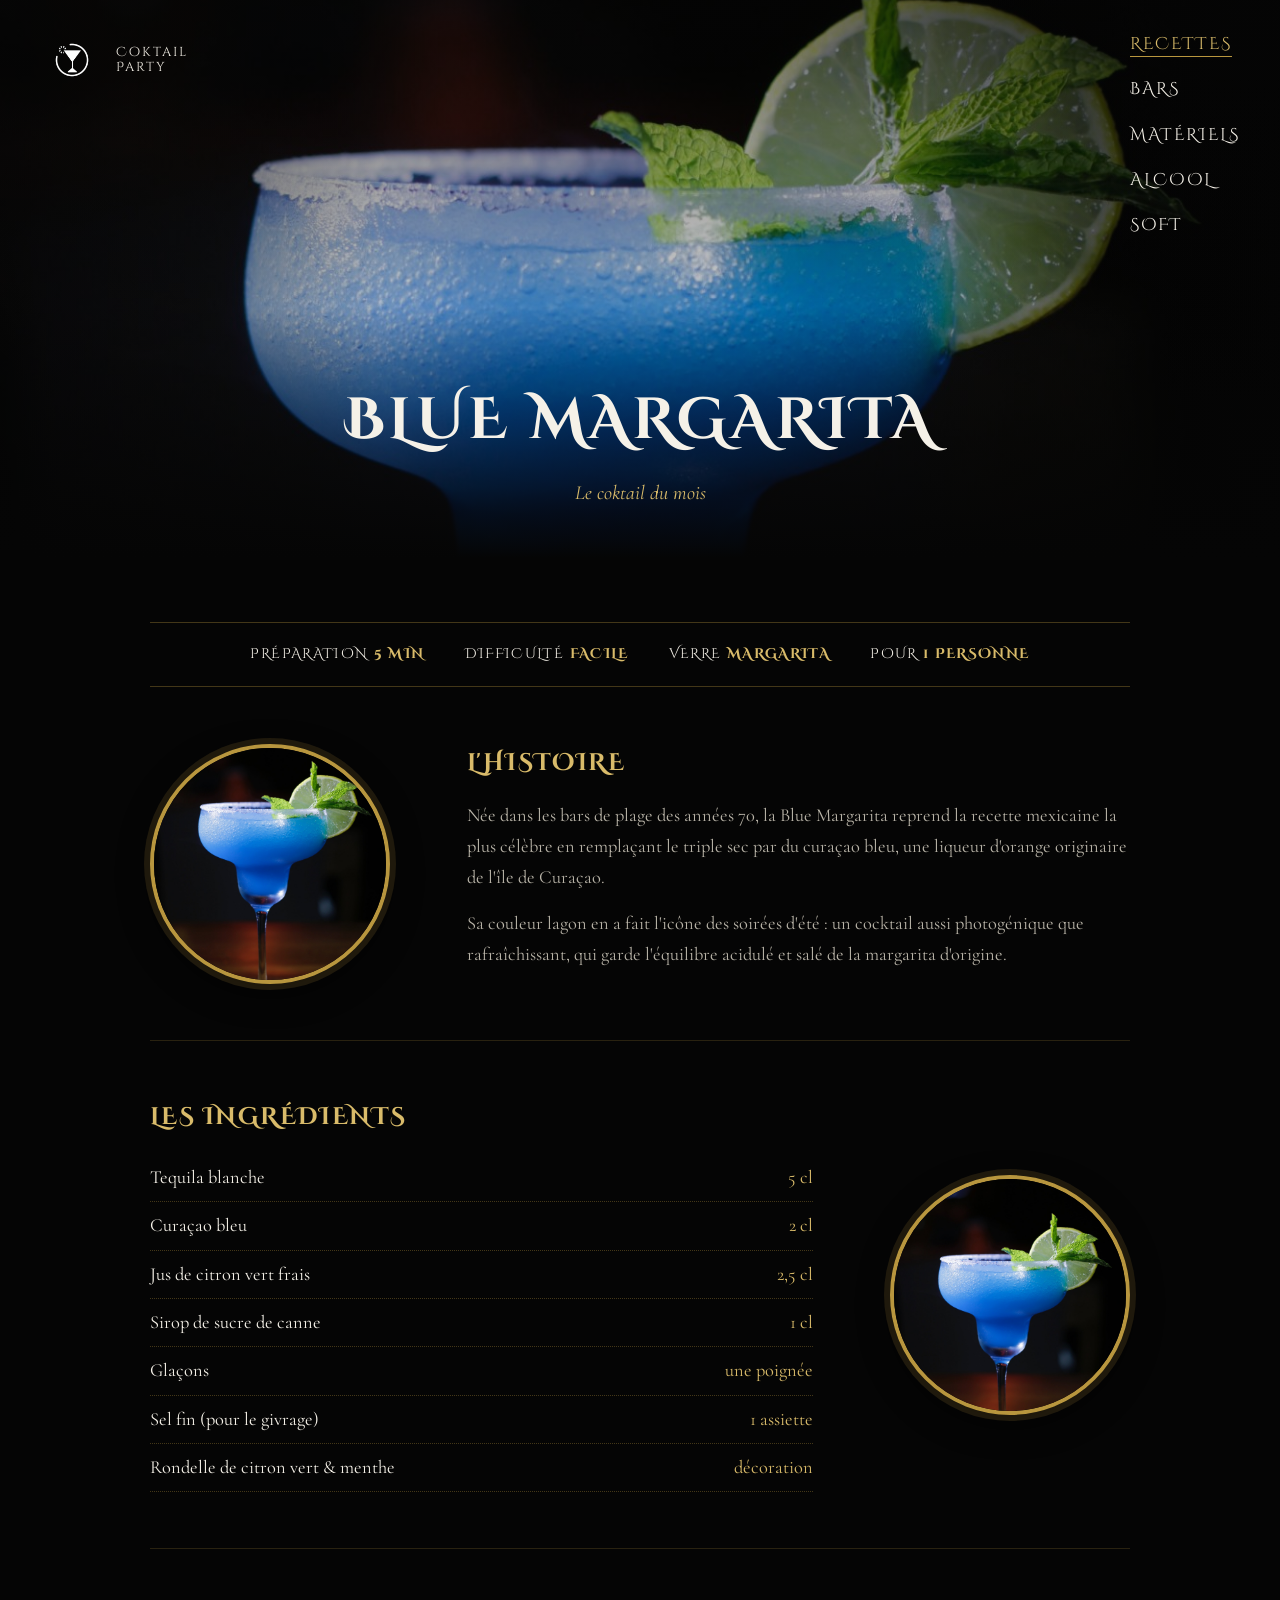
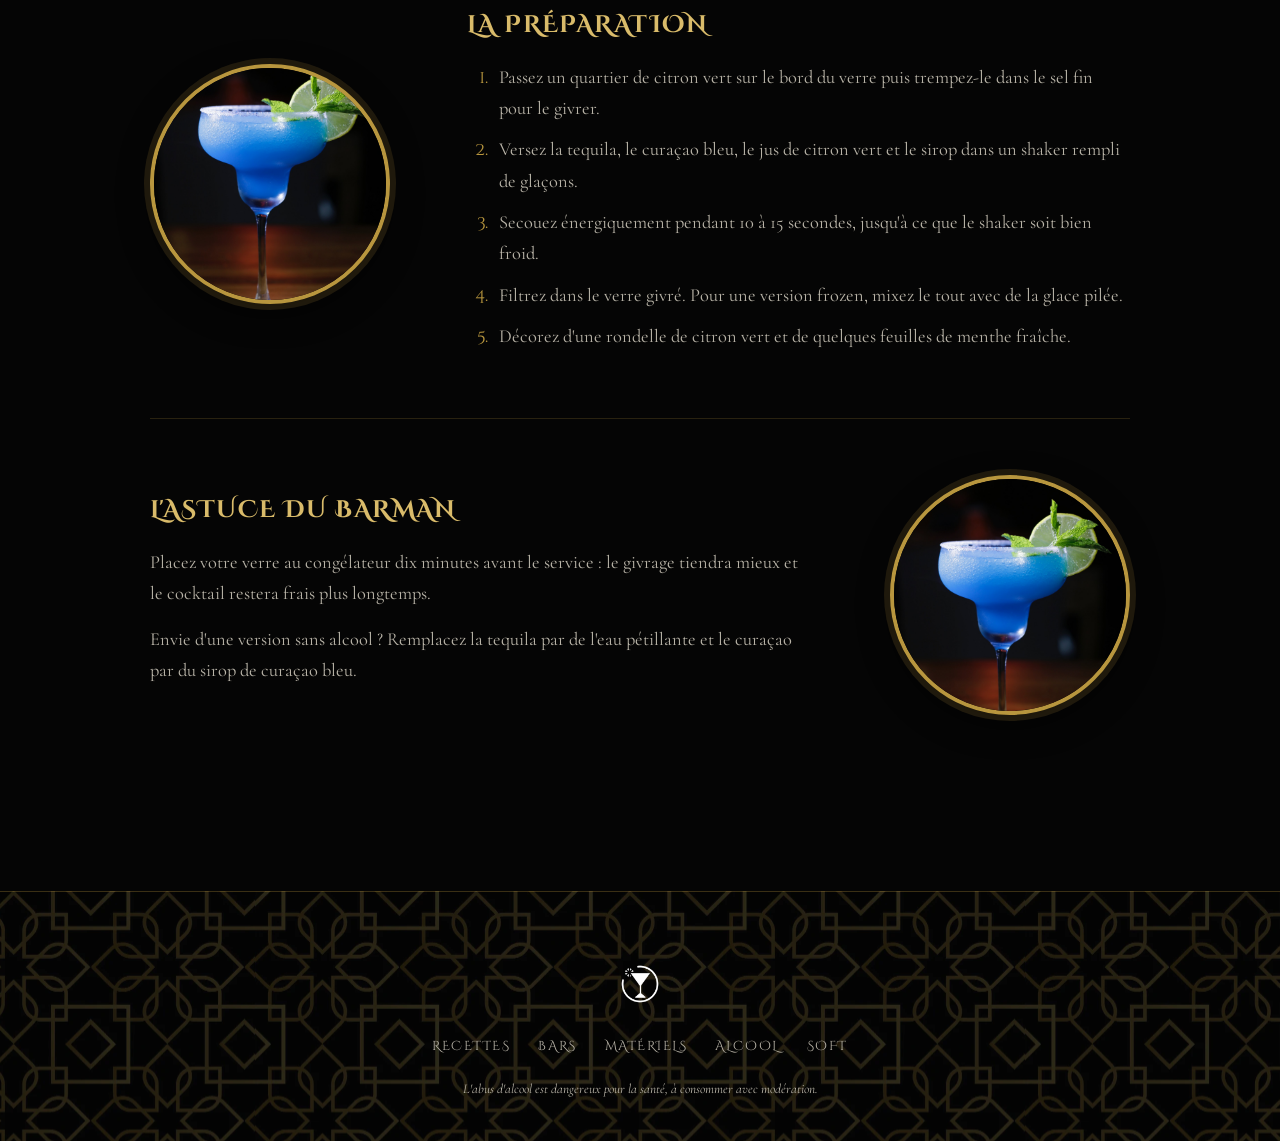
==== recette.html @ d9c4f45a "Site Coktail Party : page d'accueil et page recette Co-Authored-By: Claude Opus 5.5 <noreply@anthrop" ====
<!DOCTYPE html>
<html lang="fr">
<head>
  <meta charset="UTF-8">
  <meta name="viewport" content="width=device-width, initial-scale=1.0">
  <title>Blue Margarita — Coktail Party</title>
  <meta name="description" content="La recette de la Blue Margarita : ingrédients, préparation et astuces.">
  <link rel="icon" type="image/png" href="images/logo.png">
  <link rel="preconnect" href="https://fonts.googleapis.com">
  <link rel="preconnect" href="https://fonts.gstatic.com" crossorigin>
  <link href="https://fonts.googleapis.com/css2?family=Cinzel+Decorative:wght@400;700&family=Cormorant+Garamond:ital,wght@0,400;0,600;1,400&display=swap" rel="stylesheet">
  <link rel="stylesheet" href="css/style.css">
</head>
<body>

  <header class="entete">
    <div class="conteneur">
      <a class="entete__logo" href="index.html">
        <img src="images/logo-contour.png" alt="">
        <span>Coktail<br>Party</span>
      </a>
      <nav class="nav" aria-label="Navigation principale">
        <button class="nav__bouton" type="button" aria-expanded="false" aria-controls="menu" aria-label="Ouvrir le menu">
          <svg class="icone-menu" viewBox="0 0 24 24" fill="none" stroke="currentColor" stroke-width="2" stroke-linecap="round"><path d="M4 7h16M4 12h16M4 17h16"/></svg>
          <svg class="icone-fermer" viewBox="0 0 24 24" fill="none" stroke="currentColor" stroke-width="2" stroke-linecap="round"><path d="M6 6l12 12M18 6L6 18"/></svg>
        </button>
        <ul class="nav__liste" id="menu">
          <li><a href="recette.html" aria-current="page">Recettes</a></li>
          <li><a href="index.html#bars">Bars</a></li>
          <li><a href="index.html#materiels">Matériels</a></li>
          <li><a href="index.html#alcool">Alcool</a></li>
          <li><a href="index.html#soft">Soft</a></li>
        </ul>
      </nav>
    </div>
  </header>

  <main>
    <section class="bandeau">
      <img src="images/blue-margarita.jpg" alt="Blue Margarita servie sur un comptoir en bois">
      <div class="bandeau__titre">
        <h1>Blue Margarita</h1>
        <p>Le coktail du mois</p>
      </div>
    </section>

    <section class="recette">
      <div class="conteneur">
        <div class="fiche">
          <span>Préparation <strong>5 min</strong></span>
          <span>Difficulté <strong>Facile</strong></span>
          <span>Verre <strong>Margarita</strong></span>
          <span>Pour <strong>1 personne</strong></span>
        </div>

        <div class="bloc apparition">
          <div class="medaillon"><img src="images/blue-margarita.jpg" alt="" loading="lazy" style="object-position: 50% 40%"></div>
          <div>
            <h2>L'histoire</h2>
            <p>Née dans les bars de plage des années 70, la Blue Margarita reprend la recette mexicaine la plus célèbre en remplaçant le triple sec par du curaçao bleu, une liqueur d'orange originaire de l'île de Curaçao.</p>
            <p>Sa couleur lagon en a fait l'icône des soirées d'été : un cocktail aussi photogénique que rafraîchissant, qui garde l'équilibre acidulé et salé de la margarita d'origine.</p>
          </div>
        </div>

        <div class="bloc bloc--inverse apparition">
          <div class="medaillon"><img src="images/blue-margarita.jpg" alt="" loading="lazy" style="object-position: 80% 22%"></div>
          <div>
            <h2>Les ingrédients</h2>
            <ul class="ingredients">
              <li><span>Tequila blanche</span><span>5 cl</span></li>
              <li><span>Curaçao bleu</span><span>2 cl</span></li>
              <li><span>Jus de citron vert frais</span><span>2,5 cl</span></li>
              <li><span>Sirop de sucre de canne</span><span>1 cl</span></li>
              <li><span>Glaçons</span><span>une poignée</span></li>
              <li><span>Sel fin (pour le givrage)</span><span>1 assiette</span></li>
              <li><span>Rondelle de citron vert &amp; menthe</span><span>décoration</span></li>
            </ul>
          </div>
        </div>

        <div class="bloc apparition">
          <div class="medaillon"><img src="images/blue-margarita.jpg" alt="" loading="lazy" style="object-position: 30% 55%"></div>
          <div>
            <h2>La préparation</h2>
            <ol class="etapes">
              <li>Passez un quartier de citron vert sur le bord du verre puis trempez-le dans le sel fin pour le givrer.</li>
              <li>Versez la tequila, le curaçao bleu, le jus de citron vert et le sirop dans un shaker rempli de glaçons.</li>
              <li>Secouez énergiquement pendant 10 à 15 secondes, jusqu'à ce que le shaker soit bien froid.</li>
              <li>Filtrez dans le verre givré. Pour une version frozen, mixez le tout avec de la glace pilée.</li>
              <li>Décorez d'une rondelle de citron vert et de quelques feuilles de menthe fraîche.</li>
            </ol>
          </div>
        </div>

        <div class="bloc bloc--inverse apparition">
          <div class="medaillon"><img src="images/blue-margarita.jpg" alt="" loading="lazy" style="object-position: 60% 35%"></div>
          <div>
            <h2>L'astuce du barman</h2>
            <p>Placez votre verre au congélateur dix minutes avant le service : le givrage tiendra mieux et le cocktail restera frais plus longtemps.</p>
            <p>Envie d'une version sans alcool ? Remplacez la tequila par de l'eau pétillante et le curaçao par du sirop de curaçao bleu.</p>
          </div>
        </div>
      </div>
    </section>
  </main>

  <footer class="pied">
    <div class="conteneur">
      <img src="images/logo-contour.png" alt="Coktail Party">
      <ul class="pied__liens">
        <li><a href="recette.html">Recettes</a></li>
        <li><a href="index.html#bars">Bars</a></li>
        <li><a href="index.html#materiels">Matériels</a></li>
        <li><a href="index.html#alcool">Alcool</a></li>
        <li><a href="index.html#soft">Soft</a></li>
      </ul>
      <small>L'abus d'alcool est dangereux pour la santé, à consommer avec modération.</small>
    </div>
  </footer>

  <script src="js/main.js"></script>
</body>
</html>
---- css/style.css ----
/* ==========================================================================
   Coktail Party — feuille de style
   ========================================================================== */

:root {
  --noir: #050505;
  --noir-doux: #0d0c0a;
  --or: #b8963e;
  --or-clair: #d9bb6a;
  --blanc: #f5f1e8;
  --gris: #b9b4a8;
  --titre: "Cinzel Decorative", "Cinzel", Georgia, serif;
  --texte: "Cormorant Garamond", Georgia, serif;
  --largeur: 1200px;
}

*,
*::before,
*::after { box-sizing: border-box; }

html { scroll-behavior: smooth; }

body {
  margin: 0;
  background: var(--noir);
  color: var(--blanc);
  font-family: var(--texte);
  font-size: 1.15rem;
  line-height: 1.7;
  -webkit-font-smoothing: antialiased;
}

img { display: block; max-width: 100%; }

a { color: inherit; text-decoration: none; }

h1, h2, h3 {
  font-family: var(--titre);
  font-weight: 700;
  letter-spacing: .06em;
  margin: 0;
}

.conteneur {
  width: min(var(--largeur), 100% - 32px);
  margin-inline: auto;
}

/* --------------------------------------------------------------------------
   Navigation
   -------------------------------------------------------------------------- */

.entete {
  position: absolute;
  inset: 0 0 auto 0;
  z-index: 10;
  padding: 28px 0;
}

.entete .conteneur {
  display: flex;
  align-items: flex-start;
  justify-content: space-between;
  gap: 24px;
}

.entete__logo { display: flex; align-items: center; gap: 12px; }
.entete__logo img { width: 64px; height: 64px; }
.entete__logo span {
  font-family: var(--titre);
  font-size: .8rem;
  line-height: 1.2;
  letter-spacing: .15em;
}

.nav { display: flex; flex-direction: column; align-items: flex-end; gap: 22px; }

.nav__bouton {
  display: none;
  background: none;
  border: 0;
  color: var(--blanc);
  cursor: pointer;
  padding: 6px;
}
.nav__bouton svg { width: 28px; height: 28px; }
.nav__bouton .icone-fermer { display: none; }

.nav__liste {
  list-style: none;
  margin: 0;
  padding: 0;
  display: flex;
  flex-direction: column;
  gap: 14px;
}

.nav__liste a {
  font-family: var(--titre);
  font-size: 1.05rem;
  letter-spacing: .12em;
  text-transform: uppercase;
  position: relative;
  padding-bottom: 2px;
  transition: color .25s;
}
.nav__liste a::after {
  content: "";
  position: absolute;
  left: 0; bottom: 0;
  width: 100%; height: 1px;
  background: var(--or);
  transform: scaleX(0);
  transform-origin: left;
  transition: transform .3s;
}
.nav__liste a:hover,
.nav__liste a[aria-current="page"] { color: var(--or-clair); }
.nav__liste a:hover::after,
.nav__liste a[aria-current="page"]::after { transform: scaleX(1); }

/* --------------------------------------------------------------------------
   Héros — page d'accueil
   -------------------------------------------------------------------------- */

.heros {
  position: relative;
  min-height: 100vh;
  min-height: 100svh;
  display: flex;
  align-items: center;
  overflow: hidden;
  background: var(--noir);
}

.heros__image {
  position: absolute;
  inset: 0;
  width: 100%;
  height: 100%;
  object-fit: cover;
  object-position: 60% 35%;
}

.heros::after {
  content: "";
  position: absolute;
  inset: 0;
  background:
    linear-gradient(90deg, rgba(5,5,5,.95) 0%, rgba(5,5,5,.55) 40%, rgba(5,5,5,.2) 65%, rgba(5,5,5,.85) 100%),
    linear-gradient(0deg, var(--noir) 0%, transparent 25%);
}

.heros__contenu {
  position: relative;
  z-index: 1;
  display: flex;
  flex-direction: column;
  gap: 32px;
  padding-top: 40px;
}

.heros__logo {
  width: 120px;
  height: 120px;
  background: #000;
}

.heros h1 {
  font-size: clamp(2.6rem, 6vw, 4.8rem);
  line-height: 1.05;
  text-transform: uppercase;
}

.heros__accroche {
  max-width: 34ch;
  color: var(--gris);
  font-size: 1.3rem;
  font-style: italic;
  margin: 0;
}

/* --------------------------------------------------------------------------
   Boutons
   -------------------------------------------------------------------------- */

.bouton {
  display: inline-block;
  align-self: flex-start;
  font-family: var(--titre);
  font-size: .75rem;
  letter-spacing: .15em;
  text-transform: uppercase;
  color: var(--noir);
  background: var(--blanc);
  padding: 8px 18px;
  border: 1px solid var(--blanc);
  transition: background .25s, color .25s, border-color .25s;
}
.bouton:hover { background: var(--or); border-color: var(--or); color: var(--noir); }

.bouton--contour { background: transparent; color: var(--blanc); border-color: var(--or); }
.bouton--contour:hover { background: var(--or); }

/* --------------------------------------------------------------------------
   Titres de section
   -------------------------------------------------------------------------- */

.titre-section {
  text-align: center;
  font-size: clamp(1.4rem, 3vw, 2rem);
  text-transform: uppercase;
  margin-bottom: 56px;
}
.titre-section::after {
  content: "";
  display: block;
  width: 60px;
  height: 1px;
  margin: 18px auto 0;
  background: var(--or);
}

/* --------------------------------------------------------------------------
   À la une
   -------------------------------------------------------------------------- */

.a-la-une {
  padding: 96px 0;
  background: var(--noir) url("../images/motif.webp") center / 770px auto repeat;
  border-block: 1px solid rgba(184,150,62,.25);
}

.cartes {
  display: grid;
  grid-template-columns: repeat(4, 1fr);
  gap: 32px;
}

.carte {
  display: flex;
  flex-direction: column;
  align-items: center;
  text-align: center;
  gap: 14px;
  padding: 28px 18px 32px;
  background: rgba(5,5,5,.72);
  border: 1px solid rgba(184,150,62,.2);
  transition: transform .35s, border-color .35s;
}
.carte:hover { transform: translateY(-6px); border-color: var(--or); }

.carte .bouton { align-self: center; }

.medaillon {
  width: 150px;
  aspect-ratio: 1;
  border-radius: 50%;
  border: 4px solid var(--or);
  overflow: hidden;
  box-shadow: 0 0 0 6px rgba(184,150,62,.15), 0 10px 30px rgba(0,0,0,.6);
  flex-shrink: 0;
}
.medaillon img {
  width: 100%;
  height: 100%;
  object-fit: cover;
  transition: transform .5s;
}
.carte:hover .medaillon img { transform: scale(1.08); }

.carte h3 { font-size: 1.05rem; text-transform: uppercase; }
.carte p { margin: 0; color: var(--gris); font-size: 1.02rem; line-height: 1.5; }

/* --------------------------------------------------------------------------
   Le coktail du mois
   -------------------------------------------------------------------------- */

.du-mois {
  display: grid;
  grid-template-columns: 1fr 1fr;
  background: var(--noir);
}

.du-mois__image { min-height: 640px; position: relative; overflow: hidden; }
.du-mois__image img {
  position: absolute;
  inset: 0;
  width: 100%;
  height: 100%;
  object-fit: cover;
  object-position: center 40%;
}

.du-mois__texte {
  padding: 96px clamp(24px, 6vw, 96px);
  display: flex;
  flex-direction: column;
  justify-content: center;
  gap: 18px;
}
.du-mois__texte .titre-section { text-align: left; margin-bottom: 18px; }
.du-mois__texte .titre-section::after { margin-left: 0; }
.du-mois__texte p { margin: 0; color: var(--gris); }
.du-mois__texte h3 { font-size: 1.4rem; color: var(--or-clair); }

/* --------------------------------------------------------------------------
   Page interne
   -------------------------------------------------------------------------- */

.bandeau {
  position: relative;
  height: 62vh;
  min-height: 420px;
  overflow: hidden;
  background: var(--noir);
}
.bandeau img {
  position: absolute;
  inset: 0;
  width: 100%;
  height: 100%;
  object-fit: cover;
  object-position: center 30%;
}
.bandeau::after {
  content: "";
  position: absolute;
  inset: 0;
  background:
    linear-gradient(0deg, var(--noir) 0%, rgba(5,5,5,.2) 45%, rgba(5,5,5,.6) 100%),
    linear-gradient(90deg, rgba(5,5,5,.6) 0%, transparent 30%, transparent 70%, rgba(5,5,5,.75) 100%);
}
.bandeau__titre {
  position: absolute;
  z-index: 1;
  left: 0; right: 0; bottom: 48px;
  text-align: center;
}
.bandeau__titre h1 { font-size: clamp(2rem, 5vw, 3.6rem); text-transform: uppercase; }
.bandeau__titre p { margin: 6px 0 0; color: var(--or-clair); font-style: italic; font-size: 1.25rem; }

.recette { padding: 64px 0 120px; }

.bloc {
  display: grid;
  grid-template-columns: 240px 1fr;
  align-items: center;
  gap: clamp(32px, 6vw, 88px);
  padding: 56px 0;
  max-width: 980px;
  margin-inline: auto;
}
.bloc + .bloc { border-top: 1px solid rgba(184,150,62,.2); }
.bloc--inverse { grid-template-columns: 1fr 240px; }
.bloc--inverse .medaillon { order: 2; }

.bloc .medaillon { width: 240px; }

.bloc h2 { font-size: 1.5rem; text-transform: uppercase; margin-bottom: 16px; color: var(--or-clair); }
.bloc p { margin: 0 0 14px; color: var(--gris); }

.ingredients { list-style: none; margin: 0; padding: 0; }
.ingredients li {
  display: flex;
  justify-content: space-between;
  gap: 16px;
  padding: 8px 0;
  border-bottom: 1px dotted rgba(184,150,62,.35);
  color: var(--blanc);
}
.ingredients li span:last-child { color: var(--or-clair); white-space: nowrap; }

.etapes { margin: 0; padding-left: 1.4em; color: var(--gris); }
.etapes li { padding-left: 6px; margin-bottom: 10px; }
.etapes li::marker { color: var(--or); font-family: var(--titre); }

.fiche {
  display: flex;
  flex-wrap: wrap;
  justify-content: center;
  gap: 12px 40px;
  margin: 0 auto;
  padding: 20px 0;
  border-block: 1px solid rgba(184,150,62,.35);
  max-width: 980px;
  font-family: var(--titre);
  font-size: .85rem;
  letter-spacing: .1em;
  text-transform: uppercase;
}
.fiche strong { color: var(--or-clair); font-weight: 700; }

/* --------------------------------------------------------------------------
   Pied de page
   -------------------------------------------------------------------------- */

.pied {
  padding: 56px 0 40px;
  background: var(--noir) url("../images/motif.webp") center / 770px auto repeat;
  border-top: 1px solid rgba(184,150,62,.3);
  text-align: center;
  color: var(--gris);
  font-size: 1rem;
}
.pied img { width: 72px; margin: 0 auto 16px; }
.pied__liens {
  list-style: none;
  padding: 0;
  margin: 0 0 20px;
  display: flex;
  flex-wrap: wrap;
  justify-content: center;
  gap: 8px 28px;
  font-family: var(--titre);
  font-size: .8rem;
  letter-spacing: .12em;
  text-transform: uppercase;
}
.pied__liens a:hover { color: var(--or-clair); }
.pied small { display: block; font-style: italic; }

/* --------------------------------------------------------------------------
   Animations d'apparition
   -------------------------------------------------------------------------- */

.apparition { opacity: 0; transform: translateY(24px); transition: opacity .8s ease, transform .8s ease; }
.apparition.visible { opacity: 1; transform: none; }

@media (prefers-reduced-motion: reduce) {
  html { scroll-behavior: auto; }
  .apparition { opacity: 1; transform: none; transition: none; }
}

/* --------------------------------------------------------------------------
   Responsive
   -------------------------------------------------------------------------- */

@media (max-width: 1000px) {
  .cartes { grid-template-columns: repeat(2, 1fr); }
}

@media (max-width: 800px) {
  .nav__bouton { display: block; position: relative; z-index: 2; }

  .nav__liste {
    position: fixed;
    inset: 0;
    z-index: 1;
    justify-content: center;
    align-items: center;
    gap: 28px;
    background: rgba(5,5,5,.97) url("../images/motif.webp") center / 600px auto;
    opacity: 0;
    visibility: hidden;
    transition: opacity .3s, visibility .3s;
  }
  .nav__liste a { font-size: 1.4rem; }

  .nav.ouvert .nav__liste { opacity: 1; visibility: visible; }
  .nav.ouvert .icone-menu { display: none; }
  .nav.ouvert .icone-fermer { display: block; }

  .du-mois { grid-template-columns: 1fr; }
  .du-mois__image { min-height: 420px; }
  .du-mois__texte { padding: 56px 16px 72px; }

  .bloc,
  .bloc--inverse { grid-template-columns: 1fr; justify-items: center; padding: 40px 0; }
  .bloc--inverse .medaillon { order: 0; }
  .bloc .medaillon { width: 180px; }
  .bloc > div { width: 100%; }
  .bloc h2 { text-align: center; }
}

@media (max-width: 520px) {
  .cartes { grid-template-columns: 1fr; }
  .heros__logo { width: 88px; height: 88px; }
  .a-la-une { padding: 72px 0; }
}
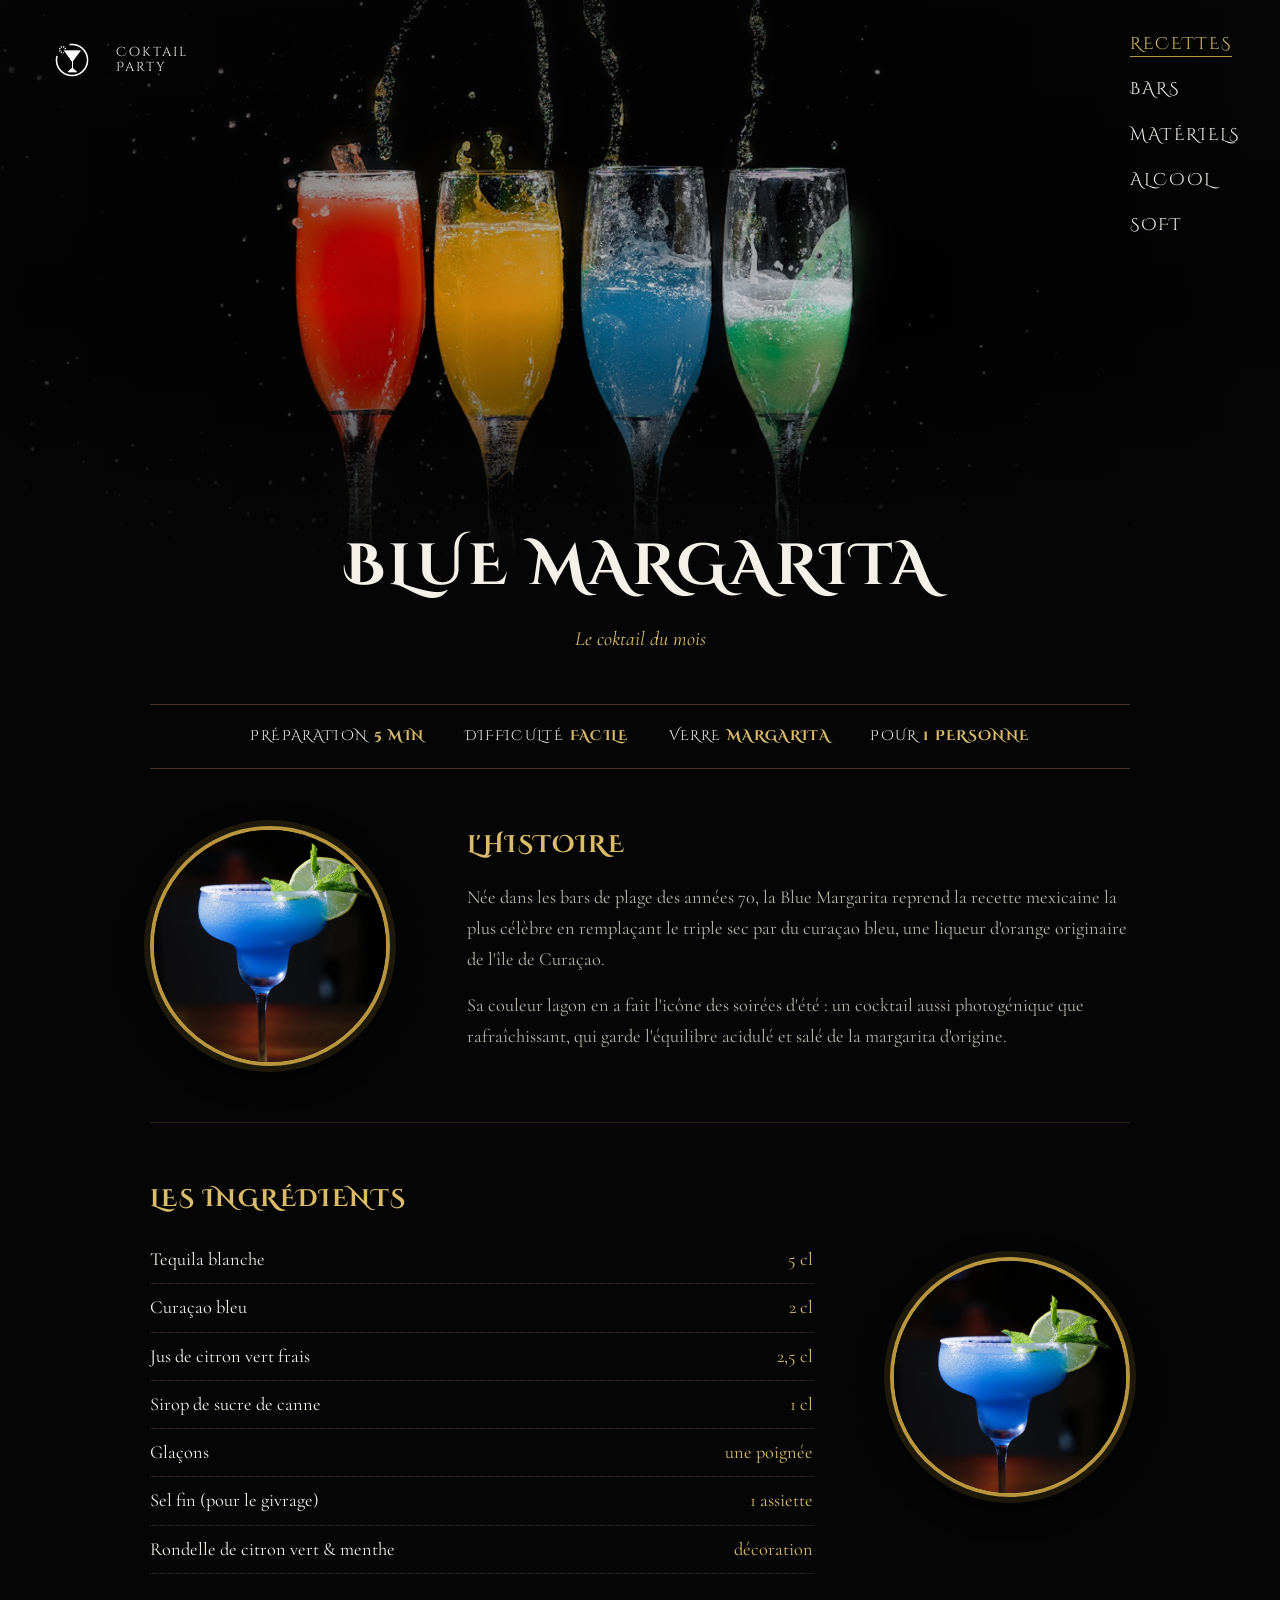
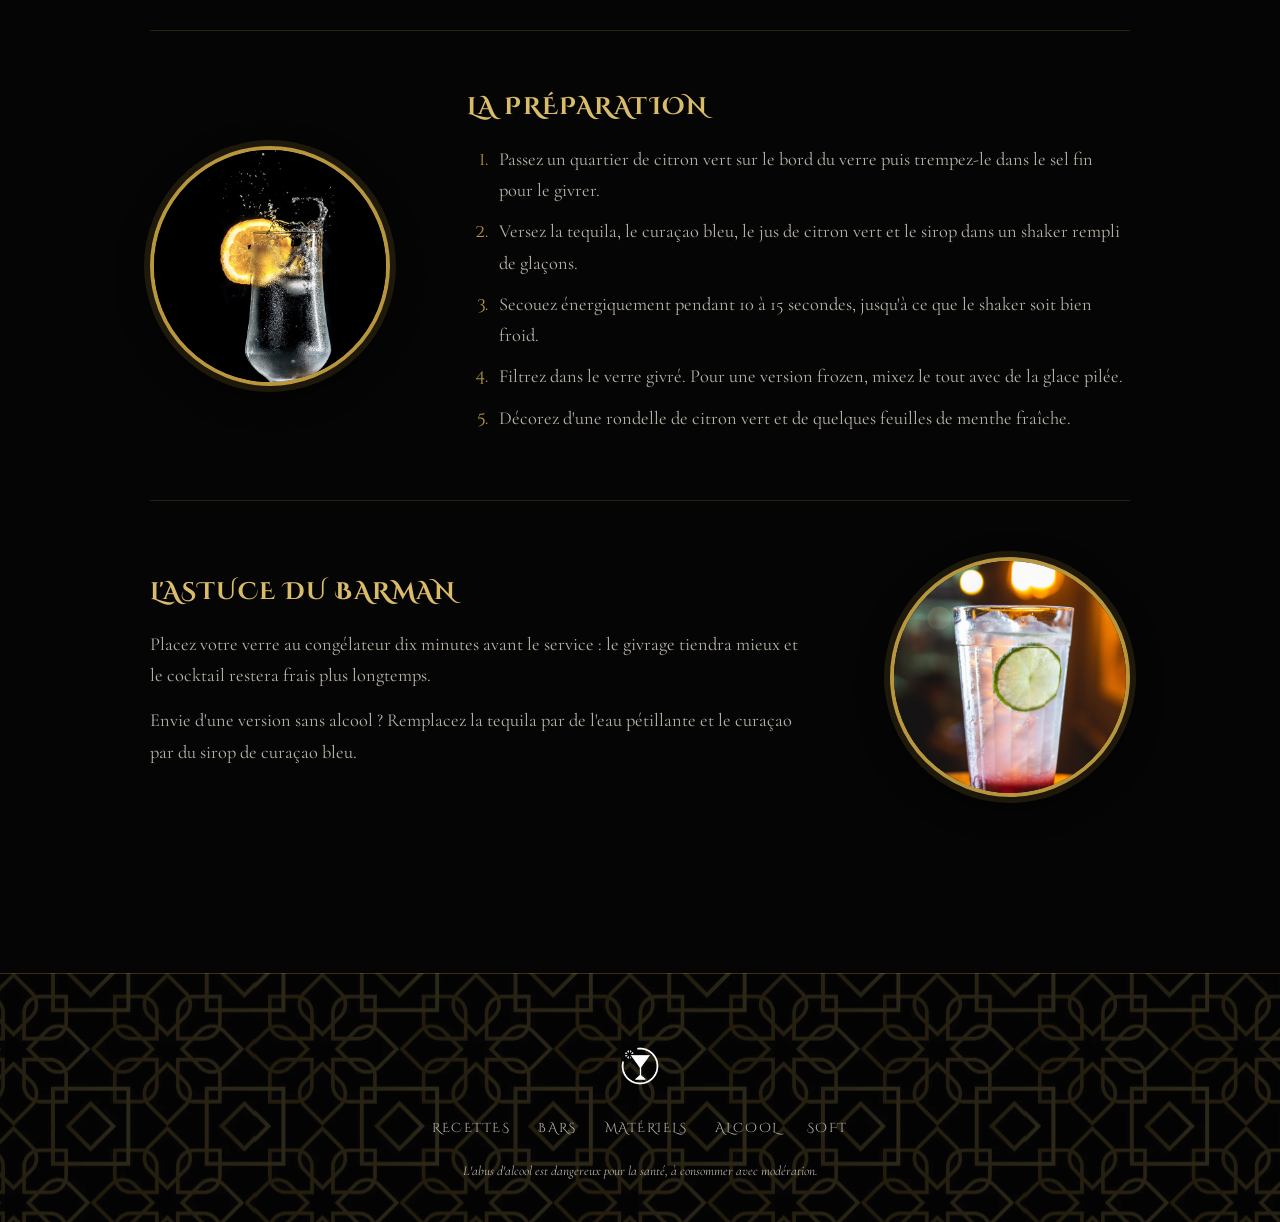
==== commit a096764e: "Nouvelles photos : cartes À la une, bandeau et médaillons de la page recette Co-Authored-By: Claude " ====
--- a/recette.html
+++ b/recette.html
@@ -37,12 +37,13 @@
 
   <main>
     <section class="bandeau">
-      <img src="images/blue-margarita.jpg" alt="Blue Margarita servie sur un comptoir en bois">
-      <div class="bandeau__titre">
-        <h1>Blue Margarita</h1>
-        <p>Le coktail du mois</p>
-      </div>
+      <img src="images/quatre-verres.jpg" alt="Quatre cocktails colorés en pleine éclaboussure">
     </section>
+
+    <div class="bandeau__titre">
+      <h1>Blue Margarita</h1>
+      <p>Le coktail du mois</p>
+    </div>
 
     <section class="recette">
       <div class="conteneur">
@@ -79,7 +80,7 @@
         </div>
 
         <div class="bloc apparition">
-          <div class="medaillon"><img src="images/blue-margarita.jpg" alt="" loading="lazy" style="object-position: 30% 55%"></div>
+          <div class="medaillon"><img src="images/tonic-agrumes.jpg" alt="" loading="lazy" style="object-position: 50% 40%"></div>
           <div>
             <h2>La préparation</h2>
             <ol class="etapes">
@@ -93,7 +94,7 @@
         </div>
 
         <div class="bloc bloc--inverse apparition">
-          <div class="medaillon"><img src="images/blue-margarita.jpg" alt="" loading="lazy" style="object-position: 60% 35%"></div>
+          <div class="medaillon"><img src="images/grenadine-fizz.jpg" alt="" loading="lazy" style="object-position: 50% 50%"></div>
           <div>
             <h2>L'astuce du barman</h2>
             <p>Placez votre verre au congélateur dix minutes avant le service : le givrage tiendra mieux et le cocktail restera frais plus longtemps.</p>
--- a/css/style.css
+++ b/css/style.css
@@ -139,7 +139,7 @@
   width: 100%;
   height: 100%;
   object-fit: cover;
-  object-position: 60% 35%;
+  object-position: 60% center;
 }
 
 .heros::after {
@@ -270,7 +270,7 @@
 .carte:hover .medaillon img { transform: scale(1.08); }
 
 .carte h3 { font-size: 1.05rem; text-transform: uppercase; }
-.carte p { margin: 0; color: var(--gris); font-size: 1.02rem; line-height: 1.5; }
+.carte p { flex-grow: 1; margin: 0; color: var(--gris); font-size: 1.02rem; line-height: 1.5; }
 
 /* --------------------------------------------------------------------------
    Le coktail du mois
@@ -321,7 +321,7 @@
   width: 100%;
   height: 100%;
   object-fit: cover;
-  object-position: center 30%;
+  object-position: center 70%;
 }
 .bandeau::after {
   content: "";
@@ -332,15 +332,15 @@
     linear-gradient(90deg, rgba(5,5,5,.6) 0%, transparent 30%, transparent 70%, rgba(5,5,5,.75) 100%);
 }
 .bandeau__titre {
-  position: absolute;
-  z-index: 1;
-  left: 0; right: 0; bottom: 48px;
+  position: relative;
+  margin-top: -40px;
+  padding: 0 16px;
   text-align: center;
 }
 .bandeau__titre h1 { font-size: clamp(2rem, 5vw, 3.6rem); text-transform: uppercase; }
 .bandeau__titre p { margin: 6px 0 0; color: var(--or-clair); font-style: italic; font-size: 1.25rem; }
 
-.recette { padding: 64px 0 120px; }
+.recette { padding: 48px 0 120px; }
 
 .bloc {
   display: grid;
@@ -478,3 +478,16 @@
   .heros__logo { width: 88px; height: 88px; }
   .a-la-une { padding: 72px 0; }
 }
+
+@media (max-width: 800px) {
+  .heros__image { object-position: 55% center; }
+  .heros::after {
+    background:
+      linear-gradient(90deg, rgba(5,5,5,.85) 0%, rgba(5,5,5,.55) 70%, rgba(5,5,5,.4) 100%),
+      linear-gradient(0deg, var(--noir) 0%, transparent 30%);
+  }
+}
+
+@media (max-width: 800px) {
+  .bandeau img { object-position: 45% 70%; }
+}
